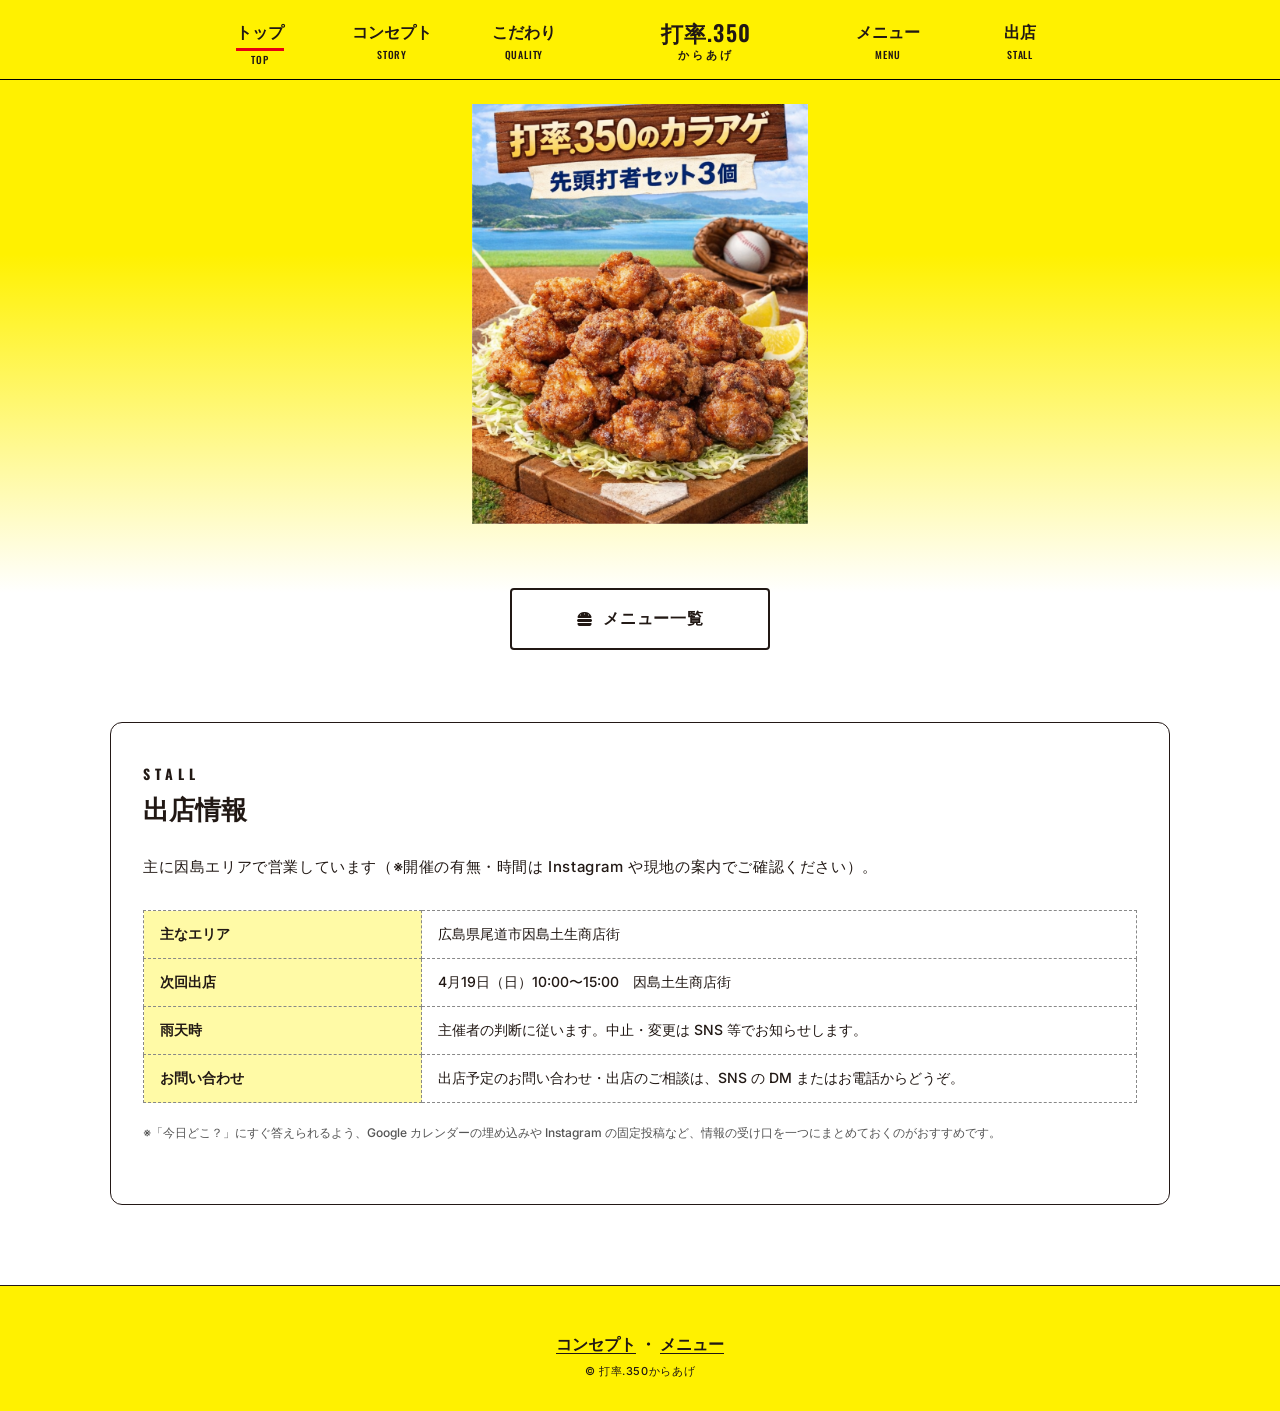
==== index.html @ 65519da0 "Initial commit: 打率.350からあげ static site Made-with: Cursor" ====
<!DOCTYPE html>
<html lang="ja">
<head>
  <meta charset="UTF-8" />
  <meta name="viewport" content="width=device-width, initial-scale=1, viewport-fit=cover" />
  <title>打率.350のからあげ | 因島マルシェの、ヒットの味</title>
  <meta name="description" content="因島のマルシェで味わう打率.350のからあげ。よさそう＆おいしそうを一度に。買える場所もすぐわかります。" />
  <link rel="preconnect" href="https://fonts.googleapis.com" />
  <link rel="preconnect" href="https://fonts.gstatic.com" crossorigin />
  <link href="https://fonts.googleapis.com/css2?family=Inter:wght@500;700&family=Oswald:wght@400;500;600&display=swap" rel="stylesheet" />
  <link rel="stylesheet" href="https://cdnjs.cloudflare.com/ajax/libs/font-awesome/6.5.1/css/all.min.css" crossorigin="anonymous" />
  <link rel="stylesheet" href="styles.css" />
</head>
<body>
  <div class="page">
    <header class="site-header">
      <div class="site-header__inner">
        <nav class="nav" aria-label="メインナビゲーション">
          <a class="nav__link is-current" href="index.html">
            <span class="nav__link-jp">トップ</span>
            <span class="nav__link-en">TOP</span>
          </a>
          <a class="nav__link" href="concept.html">
            <span class="nav__link-jp">コンセプト</span>
            <span class="nav__link-en">STORY</span>
          </a>
          <a class="nav__link" href="kodawari.html">
            <span class="nav__link-jp">こだわり</span>
            <span class="nav__link-en">QUALITY</span>
          </a>
          <a class="nav__logo nav__logo--text" href="index.html">
            <span class="nav__logo-main">打率.350</span>
            <span class="nav__logo-sub">からあげ</span>
          </a>
          <a class="nav__link" href="menu.html">
            <span class="nav__link-jp">メニュー</span>
            <span class="nav__link-en">MENU</span>
          </a>
          <a class="nav__link" href="#stall">
            <span class="nav__link-jp">出店</span>
            <span class="nav__link-en">STALL</span>
          </a>
        </nav>
      </div>
    </header>

    <main class="landing" id="top">
      <section class="landing-hero" aria-label="メインビジュアル">
        <img
          class="landing-hero__img"
          src="1.svg"
          alt="からあげ店頭POP"
          width="920"
          height="420"
        />
      </section>

      <div class="landing-cta">
        <a class="btn-cta" href="menu.html">
          <i class="fa-solid fa-burger" aria-hidden="true"></i>
          メニュー一覧
        </a>
      </div>

      <section class="stall-section" id="stall" aria-labelledby="stall-heading">
        <p class="stall-section__h2">STALL</p>
        <h2 class="stall-section__title" id="stall-heading">出店情報</h2>
        <p class="stall-section__lead">
          主に因島エリアで営業しています（※開催の有無・時間は Instagram や現地の案内でご確認ください）。
        </p>
        <table class="stall-table">
          <tbody>
            <tr>
              <th scope="row">主なエリア</th>
              <td>広島県尾道市因島土生商店街</td>
            </tr>
            <tr>
              <th scope="row">次回出店</th>
              <td>4月19日（日）10:00〜15:00　因島土生商店街</td>
            </tr>
            <tr>
              <th scope="row">雨天時</th>
              <td>主催者の判断に従います。中止・変更は SNS 等でお知らせします。</td>
            </tr>
            <tr>
              <th scope="row">お問い合わせ</th>
              <td>出店予定のお問い合わせ・出店のご相談は、SNS の DM またはお電話からどうぞ。</td>
            </tr>
          </tbody>
        </table>
        <p class="stall-note">
          ※「今日どこ？」にすぐ答えられるよう、Google カレンダーの埋め込みや Instagram の固定投稿など、情報の受け口を一つにまとめておくのがおすすめです。
        </p>
      </section>
    </main>

    <footer class="site-footer--minimal">
      <a href="concept.html">コンセプト</a>
      ・
      <a href="menu.html">メニュー</a>
      <p>© 打率.350からあげ</p>
    </footer>
  </div>
</body>
</html>
---- styles.css ----
/* ミツボシカラアゲ — Figma (html.to.design) 1920w light 準拠 */
:root {
  --yellow: #fff100;
  --yellow-deep: #fffe6a;
  --ink: #211814;
  --ink-2: #231816;
  --ink-3: #1f1813;
  --white: #ffffff;
  --red-star: #e70012;
  --gray-line: #888888;
  --gray-note: #888888;
  --max: 1920px;
  --content: 1060px;
  --hero-inner: 1350px;
  --font-body: "Inter", sans-serif;
  --font-display: "Oswald", sans-serif;
}

*,
*::before,
*::after {
  box-sizing: border-box;
}

html {
  scroll-behavior: smooth;
}

body {
  margin: 0;
  font-family: var(--font-body);
  font-weight: 700;
  color: var(--ink);
  background: var(--white);
  -webkit-font-smoothing: antialiased;
}

img {
  max-width: 100%;
  height: auto;
  vertical-align: middle;
  display: block;
}

a {
  color: inherit;
  text-decoration: none;
}

.page {
  max-width: var(--max);
  margin: 0 auto;
  min-height: 100vh;
  background: linear-gradient(180deg, var(--yellow) 0%, var(--yellow) 18%, var(--white) 42%);
}

/* ----- Header ----- */
.site-header {
  position: sticky;
  top: 0;
  z-index: 100;
  height: 80px;
  background: var(--yellow);
  border-bottom: 1px solid #000;
}

.site-header__inner {
  max-width: var(--max);
  margin: 0 auto;
  padding: 20px 285px 0;
  display: flex;
  align-items: flex-start;
  justify-content: center;
}

.nav {
  display: flex;
  align-items: flex-start;
  gap: 0;
  width: 1350px;
  justify-content: space-between;
}

.nav__link {
  display: flex;
  flex-direction: column;
  align-items: center;
  text-align: center;
  min-width: 120px;
  padding: 0 8px;
}

.nav__link-jp {
  font-size: 16px;
  font-weight: 700;
  line-height: 1.6;
  color: var(--ink);
}

.nav__link-en {
  font-family: var(--font-display);
  font-weight: 500;
  font-size: 10px;
  letter-spacing: 0.08em;
  line-height: 1.8;
  color: var(--ink);
}

.nav__deco {
  width: 10px;
  height: 25px;
  margin-top: 8px;
  object-fit: contain;
  opacity: 0.9;
}

.nav__logo {
  flex-shrink: 0;
  width: 188px;
  height: auto;
  margin: 0 16px;
}

.nav__logo img {
  width: 100%;
}

/* ----- Hero ----- */
.hero {
  position: relative;
  padding: 0 285px;
  padding-bottom: 0;
}

.hero__frame {
  position: relative;
  width: var(--hero-inner);
  max-width: 100%;
  margin: 0 auto;
  border: 1px solid var(--ink-2);
  background: #000;
  aspect-ratio: 1350 / 702;
  overflow: hidden;
}

.hero__slides {
  position: absolute;
  inset: 1px;
}

.hero__slide {
  position: absolute;
  inset: 0;
  opacity: 0;
  transition: opacity 0.6s ease;
}

.hero__slide.is-active {
  opacity: 1;
}

.hero__slide img {
  width: 100%;
  height: 100%;
  object-fit: cover;
}

.hero__btn {
  position: absolute;
  top: 50%;
  transform: translateY(-50%);
  width: 56px;
  height: 56px;
  border: none;
  background: var(--ink);
  color: var(--white);
  cursor: pointer;
  display: flex;
  align-items: center;
  justify-content: center;
  font-size: 22px;
  z-index: 2;
}

.hero__btn--prev {
  left: -29px;
}

.hero__btn--next {
  right: -29px;
}

.hero__tagline {
  position: relative;
  width: min(1135px, 94vw);
  margin: -50px auto 0;
  z-index: 3;
  border: 1px solid var(--ink-2);
  border-bottom: none;
  background: var(--yellow);
  padding: 0;
}

.hero__tagline img {
  width: 100%;
}

/* ----- News ----- */
.news {
  width: min(var(--content), calc(100% - 48px));
  margin: 80px auto 0;
  background: var(--white);
  border-radius: 10px;
  padding: 40px 80px 32px;
  box-shadow: 0 1px 0 rgba(0, 0, 0, 0.06);
}

.news__row {
  display: flex;
  flex-wrap: wrap;
  gap: 8px 16px;
  align-items: baseline;
}

.news__date {
  font-family: var(--font-display);
  font-weight: 600;
  font-size: 10px;
  letter-spacing: 0.1em;
  line-height: 1.8;
}

.news__title {
  font-size: 13px;
  font-weight: 700;
  line-height: 1.8;
}

.news__label {
  margin-top: 8px;
  display: inline-flex;
  align-items: center;
  gap: 8px;
  border-left: 3px solid var(--ink-3);
  padding-left: 20px;
  font-family: var(--font-display);
  font-weight: 600;
  font-size: 10px;
  letter-spacing: 0.3em;
  line-height: 1.8;
}

.news__more {
  margin-top: 16px;
  display: flex;
  align-items: center;
  justify-content: flex-end;
  gap: 6px;
  font-family: var(--font-display);
  font-weight: 600;
  font-size: 12px;
  letter-spacing: 0.1em;
}

.news__more img {
  width: 51px;
  height: auto;
}

/* ----- Intro: rice + carousel ----- */
.intro-block {
  margin-top: 100px;
  padding: 0 415px 80px;
  position: relative;
}

.intro-rice {
  display: grid;
  grid-template-columns: 460px 1fr;
  gap: 48px 109px;
  align-items: start;
  max-width: 1090px;
  margin: 0 auto;
}

.intro-rice__photo {
  border-radius: 0;
}

.intro-rice__photo img {
  width: 460px;
  max-width: 100%;
}

.intro-rice__heading img {
  max-width: 491px;
}

.intro-rice__text {
  grid-column: 2;
  font-size: 15px;
  font-weight: 700;
  line-height: 2;
  letter-spacing: 0.06em;
  max-width: 440px;
}

.deco-curve {
  position: absolute;
  right: 0;
  top: 0;
  width: min(634px, 35vw);
  pointer-events: none;
  opacity: 1;
}

.carousel-section {
  margin-top: 48px;
  position: relative;
  max-width: 1100px;
}

.carousel-main {
  position: relative;
  aspect-ratio: 1100 / 580;
  overflow: hidden;
  background: #111;
}

.carousel-main__slide {
  position: absolute;
  inset: 0;
  opacity: 0;
  transition: opacity 0.5s ease;
}

.carousel-main__slide.is-active {
  opacity: 1;
}

.carousel-main__slide img {
  width: 100%;
  height: 100%;
  object-fit: cover;
}

.carousel-dots {
  display: flex;
  gap: 8px;
  justify-content: center;
  margin-top: 16px;
}

.carousel-dots button {
  width: 16px;
  height: 16px;
  border: none;
  background: transparent;
  color: var(--yellow);
  font-size: 15px;
  cursor: pointer;
  opacity: 0.5;
  padding: 0;
  line-height: 1;
}

.carousel-dots button.is-active {
  opacity: 1;
}

.intro-yellow-panel {
  position: absolute;
  right: -90px;
  top: 240px;
  width: min(620px, 40vw);
  background: var(--white);
  padding: 80px 70px 48px;
  z-index: 2;
}

.intro-yellow-panel__heading img {
  max-width: 100%;
  margin-bottom: 16px;
}

.intro-yellow-panel__sub {
  background: var(--ink-2);
  color: var(--white);
  font-size: 13px;
  font-weight: 700;
  letter-spacing: 0.06em;
  line-height: 1.4;
  padding: 4px 12px;
  display: inline-block;
  margin-bottom: 24px;
}

.intro-yellow-panel__body {
  font-size: 15px;
  font-weight: 700;
  line-height: 2;
  letter-spacing: 0.06em;
}

/* ----- Intro: 揚げたて + 写真行（Figma intro__block 01） ----- */
.intro-fry {
  display: grid;
  grid-template-columns: minmax(380px, 1fr) minmax(400px, 1.2fr);
  grid-template-rows: auto auto;
  gap: 0;
  margin-top: 100px;
  max-width: var(--max);
  margin-left: auto;
  margin-right: auto;
  align-items: start;
}

.intro-fry__text {
  padding: 120px 48px 48px min(430px, 12vw);
  grid-column: 1;
  grid-row: 1;
}

.intro-fry__text .heading-img {
  max-width: 438px;
  margin-bottom: 24px;
}

.intro-fry__copy {
  font-size: 15px;
  font-weight: 700;
  line-height: 2;
  letter-spacing: 0.06em;
  max-width: 400px;
  margin: 0;
}

.intro-fry__photo {
  grid-column: 2;
  grid-row: 1;
  min-height: 400px;
}

.intro-fry__photo img {
  width: 100%;
  height: 100%;
  min-height: 500px;
  object-fit: cover;
  object-position: center;
}

.intro-fry__chicken {
  grid-column: 2;
  grid-row: 2;
  margin-top: -80px;
  position: relative;
  z-index: 1;
}

.intro-fry__chicken img {
  width: 100%;
  max-width: 1056px;
  margin-left: auto;
  display: block;
  object-fit: cover;
}

/* ----- WHAT'S block ----- */
.whats {
  max-width: 1060px;
  margin: 80px auto 0;
  padding: 8px 0 48px;
  border-left: 3px solid var(--ink);
  border-top: 1px solid var(--ink);
}

.whats__inner {
  padding: 48px 48px 40px 24px;
  display: grid;
  grid-template-columns: 280px 1fr;
  gap: 32px 48px;
  align-items: start;
}

.whats__vertical {
  font-family: var(--font-display);
  font-weight: 500;
  font-size: 10px;
  letter-spacing: 0.38em;
  writing-mode: vertical-rl;
  text-orientation: mixed;
  line-height: 1.8;
  grid-row: 1 / span 3;
  justify-self: start;
  padding-top: 8px;
}

.whats__logo img {
  max-width: 265px;
}

.whats__title-bar {
  background: var(--ink-2);
  color: var(--white);
  text-align: center;
  font-size: 13px;
  font-weight: 700;
  letter-spacing: 0.06em;
  padding: 4px 24px;
  margin-bottom: 16px;
  display: inline-block;
  min-width: 280px;
}

.whats__text {
  font-size: 15px;
  font-weight: 700;
  line-height: 2;
  letter-spacing: 0.06em;
}

.whats__note {
  margin-top: 16px;
}

/* ----- MENU (dark) ----- */
.menu-section {
  margin-top: 120px;
  background: var(--ink);
  color: var(--white);
  padding: 100px 270px 120px;
}

.menu-section__title {
  text-align: center;
  margin-bottom: 24px;
}

.menu-section__stars {
  font-family: var(--font-display);
  font-weight: 500;
  font-size: 24px;
  letter-spacing: 0.53em;
  color: var(--red-star);
  margin-bottom: 8px;
}

.menu-section__h2 {
  font-family: var(--font-display);
  font-weight: 500;
  font-size: clamp(40px, 5vw, 64px);
  letter-spacing: 0.2em;
  line-height: 1.4;
  margin: 0;
}

.menu-section__rule {
  max-width: 450px;
  margin: 32px auto 0;
  border-top: 1px solid var(--gray-line);
  padding-top: 12px;
  text-align: center;
  font-size: 13px;
  font-weight: 500;
  color: var(--white);
}

.menu-category {
  max-width: var(--content);
  margin: 48px auto 0;
}

.menu-category__head {
  display: flex;
  align-items: flex-end;
  gap: 16px;
  padding-bottom: 12px;
  border-bottom: 1px dashed var(--gray-line);
  margin-bottom: 24px;
}

.menu-category__star {
  color: var(--red-star);
  font-size: 20px;
  font-weight: 700;
  line-height: 1.8;
}

.menu-category__jp {
  font-size: 40px;
  font-weight: 700;
  line-height: 1.8;
}

.menu-category__en {
  font-family: var(--font-display);
  font-weight: 500;
  font-size: 10px;
  letter-spacing: 0.8em;
  margin-bottom: 8px;
}

.menu-grid {
  display: grid;
  grid-template-columns: repeat(3, 1fr);
  gap: 32px 24px;
}

.menu-item__photo {
  margin-bottom: 12px;
}

.menu-item__photo img {
  width: 100%;
  max-height: 200px;
  object-fit: cover;
}

.menu-item__h4 {
  font-size: 26px;
  font-weight: 700;
  text-align: center;
  line-height: 1.8;
  margin: 0 0 8px;
}

.menu-item__desc {
  font-size: 13px;
  font-weight: 500;
  line-height: 1.8;
  margin-bottom: 12px;
}

.price-rows {
  display: flex;
  flex-direction: column;
  gap: 0;
}

.price-row {
  display: grid;
  grid-template-columns: 1fr 60px;
  align-items: center;
  border-top: 1px dashed var(--gray-line);
  padding: 8px 0;
  font-size: 13px;
}

.price-row__label {
  font-weight: 500;
  text-align: right;
  padding-right: 12px;
}

.price-row__price {
  font-family: var(--font-display);
  font-weight: 400;
  font-size: 13px;
  letter-spacing: 0.2em;
}

.menu-note-yellow {
  color: var(--yellow);
  font-size: 14px;
  font-weight: 500;
  line-height: 1.8;
  margin-left: auto;
  text-align: right;
  flex: 1;
}

.bento-grid {
  display: grid;
  grid-template-columns: repeat(3, 1fr);
  gap: 40px 32px;
}

.bento-card__img-wrap {
  position: relative;
  margin-bottom: 12px;
}

.bento-card__img-wrap .badge {
  position: absolute;
  left: 0;
  top: -10px;
  width: 78px;
}

.bento-card__h4 {
  font-size: 26px;
  font-weight: 700;
  margin: 0 0 4px;
}

.bento-card__price {
  font-family: var(--font-display);
  font-size: 15px;
  letter-spacing: 0.2em;
  margin-bottom: 8px;
}

.bento-card__desc {
  font-size: 13px;
  font-weight: 500;
  line-height: 1.8;
}

.bento-card__note {
  font-size: 11px;
  font-weight: 700;
  margin-top: 8px;
}

/* ----- Shop promo ----- */
.shop-promo {
  position: relative;
  min-height: 591px;
  max-width: var(--max);
  margin: 0 auto;
  padding: 140px min(430px, 5vw) 100px;
}

.shop-promo__bg {
  position: absolute;
  right: 0;
  top: 0;
  width: 50%;
  max-width: 960px;
  height: 100%;
  min-height: 591px;
  background: linear-gradient(110deg, rgba(255, 241, 0, 0.35) 0%, rgba(31, 24, 19, 0.08) 100%);
  z-index: 0;
  pointer-events: none;
}

.shop-promo__cards {
  position: relative;
  z-index: 1;
  display: flex;
  flex-wrap: wrap;
  gap: 48px 64px;
  justify-content: center;
  align-items: flex-start;
}

.shop-promo__card {
  width: min(498px, 100%);
  border: 1px solid var(--ink);
  background: var(--white);
  text-align: center;
  padding-bottom: 48px;
}

.shop-promo__card img {
  width: 100%;
  display: block;
}

.shop-promo__label {
  display: inline-flex;
  align-items: center;
  gap: 12px;
  background: var(--yellow);
  border: 1px solid var(--ink-3);
  border-bottom: none;
  padding: 14px 48px;
  margin-top: -24px;
  font-size: 26px;
  font-weight: 700;
}

.shop-promo__h3 {
  font-family: var(--font-display);
  font-size: 64px;
  font-weight: 500;
  letter-spacing: 0.2em;
  margin: 16px 0 0;
  color: var(--ink);
}

/* ----- Contact ----- */
.contact {
  padding: 80px 415px 120px;
}

.contact__title {
  text-align: center;
  margin-bottom: 48px;
}

.contact__stars {
  font-family: var(--font-display);
  font-size: 24px;
  color: var(--red-star);
  letter-spacing: 0.53em;
}

.contact__h2 {
  font-family: var(--font-display);
  font-size: 64px;
  font-weight: 500;
  letter-spacing: 0.2em;
  margin: 8px 0 0;
}

.contact__lead {
  text-align: center;
  font-size: 15px;
  font-weight: 500;
  line-height: 2;
  max-width: 720px;
  margin: 40px auto 48px;
}

.store-list {
  max-width: 1090px;
  margin: 0 auto;
  display: flex;
  flex-direction: column;
  gap: 0;
}

.store-item {
  border-top: 1px solid var(--gray-line);
  padding: 28px 0 24px;
  display: grid;
  grid-template-columns: 1fr auto;
  gap: 12px 24px;
  align-items: start;
}

.store-item__head {
  display: flex;
  align-items: center;
  gap: 8px;
  flex-wrap: wrap;
}

.store-item__star {
  color: var(--red-star);
  font-size: 15px;
}

.store-item__name {
  font-size: 26px;
  font-weight: 700;
}

.store-item__phone {
  display: inline-flex;
  align-items: center;
  gap: 8px;
  font-size: 20px;
  font-weight: 700;
}

.store-item__phone img {
  width: 20px;
  height: 20px;
}

.store-item__hours {
  font-size: 13px;
  font-weight: 700;
  grid-column: 1 / -1;
}

.store-item__tag {
  background: var(--ink-3);
  color: var(--yellow);
  font-family: var(--font-display);
  font-size: 12px;
  font-weight: 500;
  letter-spacing: 0.08em;
  padding: 8px 20px;
  justify-self: end;
  align-self: start;
}

/* ----- Footer ----- */
.site-footer {
  position: relative;
  padding-top: 120px;
  min-height: 520px;
  background: var(--yellow);
}

.site-footer__pagetop {
  text-align: center;
  margin-bottom: 40px;
}

.site-footer__pagetop a {
  font-family: var(--font-display);
  font-size: 12px;
  letter-spacing: 0.1em;
  font-weight: 600;
  display: inline-flex;
  flex-direction: column;
  align-items: center;
  gap: 8px;
}

.site-footer__main {
  position: relative;
  background: var(--yellow);
  border: 1px solid var(--ink-3);
  border-radius: 0;
  max-width: 860px;
  margin: 0 auto;
  padding: 48px 24px 80px;
  text-align: center;
}

.site-footer__bag {
  position: absolute;
  left: -40px;
  top: 40px;
  width: 120px;
  opacity: 0.95;
}

.site-footer__logo img {
  width: 206px;
  margin: 0 auto 24px;
}

.site-footer__ig {
  display: inline-flex;
  align-items: center;
  justify-content: center;
  width: 44px;
  height: 44px;
  border-radius: 44px;
  background: var(--ink-3);
  color: var(--yellow);
  font-size: 20px;
  margin-bottom: 24px;
}

.site-footer__copy {
  font-family: var(--font-display);
  font-weight: 400;
  font-size: 10px;
  letter-spacing: 0.1em;
  color: var(--ink);
}

@media (max-width: 1600px) {
  .site-header__inner,
  .hero,
  .intro-block,
  .menu-section,
  .contact {
    padding-left: 24px;
    padding-right: 24px;
  }

  .nav {
    width: 100%;
    flex-wrap: wrap;
    justify-content: center;
    gap: 12px;
  }

  .intro-yellow-panel {
    position: relative;
    right: auto;
    top: auto;
    width: 100%;
    margin-top: 32px;
  }

  .intro-fry {
    grid-template-columns: 1fr;
  }

  .intro-fry__text {
    padding: 48px 24px;
    grid-column: 1;
    grid-row: 1;
  }

  .intro-fry__photo {
    grid-column: 1;
    grid-row: 2;
  }

  .intro-fry__photo img {
    min-height: 280px;
  }

  .intro-fry__chicken {
    grid-column: 1;
    grid-row: 3;
    margin-top: 0;
  }

  .shop-promo {
    padding: 48px 24px 80px;
  }

  .shop-promo__bg {
    width: 100%;
    max-width: none;
    height: 240px;
    min-height: 0;
    position: relative;
    margin-bottom: -120px;
  }

  .menu-grid,
  .bento-grid {
    grid-template-columns: 1fr;
  }

  .intro-rice {
    grid-template-columns: 1fr;
  }

  .intro-rice__text {
    grid-column: 1;
  }

  .deco-curve {
    display: none;
  }

  .whats__inner {
    grid-template-columns: 1fr;
  }

  .whats__vertical {
    writing-mode: horizontal-tb;
    grid-row: auto;
  }
}

@media (max-width: 768px) {
  .hero__btn--prev {
    left: 8px;
  }

  .hero__btn--next {
    right: 8px;
  }

  .news {
    padding: 24px;
  }

  .contact__h2,
  .menu-section__h2 {
    font-size: 40px;
  }
}

/* ===== 打率.350 ブランド（マルシェ・野球モチーフ） ===== */
.page--sub {
  background: linear-gradient(180deg, var(--yellow) 0%, var(--yellow) 12%, var(--white) 36%);
}

.nav__logo--text {
  display: flex;
  flex-direction: column;
  align-items: center;
  justify-content: center;
  min-width: 140px;
  padding: 0 12px;
  text-decoration: none;
}

.nav__logo-main {
  font-family: var(--font-display);
  font-weight: 600;
  font-size: 22px;
  letter-spacing: 0.06em;
  line-height: 1.1;
  color: var(--ink);
}

.nav__logo-sub {
  font-size: 11px;
  font-weight: 700;
  letter-spacing: 0.28em;
  margin-top: 4px;
  color: var(--ink);
}

.nav__link.is-current .nav__link-jp {
  border-bottom: 3px solid var(--red-star);
  padding-bottom: 2px;
}

.landing {
  padding-bottom: 80px;
}

.landing-hero {
  max-width: var(--content);
  margin: 0 auto;
  padding: 24px 24px 16px;
}

.landing-hero__img {
  display: block;
  width: auto;
  max-width: min(100%, 920px);
  max-height: min(420px, 48vh);
  height: auto;
  margin: 0 auto;
}

.landing-cta {
  display: flex;
  flex-wrap: wrap;
  gap: 20px;
  justify-content: center;
  max-width: 720px;
  margin: 48px auto 0;
  padding: 0 24px;
}

.btn-cta {
  display: inline-flex;
  align-items: center;
  justify-content: center;
  gap: 10px;
  min-width: 260px;
  padding: 18px 28px;
  font-size: 16px;
  font-weight: 700;
  letter-spacing: 0.04em;
  border: 2px solid var(--ink);
  border-radius: 4px;
  background: var(--white);
  color: var(--ink);
  transition: background 0.2s, color 0.2s;
}

.btn-cta:hover {
  background: var(--ink);
  color: var(--yellow);
}

.btn-cta--primary {
  background: var(--ink);
  color: var(--yellow);
}

.btn-cta--primary:hover {
  background: var(--red-star);
  color: var(--white);
  border-color: var(--red-star);
}

.stall-section {
  max-width: var(--content);
  margin: 72px auto 0;
  padding: 40px 32px 48px;
  background: var(--white);
  border: 1px solid var(--ink-2);
  border-radius: 12px;
}

.stall-section__h2 {
  font-family: var(--font-display);
  font-size: 14px;
  letter-spacing: 0.35em;
  margin: 0 0 8px;
  color: var(--ink);
}

.stall-section__title {
  font-size: 26px;
  font-weight: 700;
  margin: 0 0 24px;
  line-height: 1.4;
}

.stall-section__lead {
  font-size: 15px;
  font-weight: 500;
  line-height: 2;
  letter-spacing: 0.04em;
  margin-bottom: 28px;
}

.stall-table {
  width: 100%;
  border-collapse: collapse;
  font-size: 14px;
  font-weight: 500;
}

.stall-table th,
.stall-table td {
  border: 1px dashed var(--gray-line);
  padding: 14px 16px;
  text-align: left;
  vertical-align: top;
}

.stall-table th {
  background: rgba(255, 241, 0, 0.35);
  font-weight: 700;
  width: 28%;
}

.stall-note {
  margin-top: 20px;
  font-size: 12px;
  font-weight: 500;
  color: #555;
  line-height: 1.7;
}

.site-footer--minimal {
  padding: 48px 24px 32px;
  text-align: center;
  background: var(--yellow);
  border-top: 1px solid var(--ink-2);
}

.site-footer--minimal p {
  margin: 8px 0 0;
  font-size: 11px;
  font-weight: 500;
  letter-spacing: 0.06em;
}

.site-footer--minimal a {
  font-weight: 700;
  text-decoration: underline;
  text-underline-offset: 3px;
}

.content-page {
  max-width: 720px;
  margin: 0 auto;
  padding: 48px 24px 80px;
}

.content-page__h1 {
  font-size: clamp(1.75rem, 4vw, 2.25rem);
  font-weight: 700;
  line-height: 1.35;
  margin: 0 0 40px;
  text-align: center;
}

.content-block {
  margin-bottom: 48px;
}

.content-block h2 {
  font-size: 13px;
  font-family: var(--font-display);
  letter-spacing: 0.25em;
  font-weight: 600;
  margin: 0 0 12px;
  color: var(--red-star);
}

.content-block h3 {
  font-size: 20px;
  font-weight: 700;
  margin: 0 0 16px;
  line-height: 1.45;
}

.content-block p {
  font-size: 15px;
  font-weight: 500;
  line-height: 2;
  letter-spacing: 0.04em;
  margin: 0 0 16px;
}

.content-block ul {
  margin: 0 0 16px;
  padding-left: 1.25em;
  font-size: 15px;
  font-weight: 500;
  line-height: 1.9;
  letter-spacing: 0.04em;
}

.pull-quote {
  margin: 32px 0;
  padding: 24px 28px;
  border-left: 4px solid var(--ink);
  background: rgba(255, 241, 0, 0.25);
  font-size: 17px;
  font-weight: 700;
  line-height: 1.65;
  letter-spacing: 0.03em;
}

.kodawari-grid {
  display: grid;
  gap: 28px;
  margin-top: 40px;
}

.kodawari-card {
  border: 1px solid var(--ink-2);
  padding: 28px 24px;
  background: var(--white);
}

.kodawari-card h3 {
  font-size: 18px;
  margin: 0 0 12px;
}

.kodawari-card p {
  font-size: 14px;
  font-weight: 500;
  line-height: 1.95;
  margin: 0;
}

.menu-page {
  max-width: 800px;
  margin: 0 auto;
  padding: 40px 24px 100px;
}

.menu-page__h1 {
  text-align: center;
  font-size: clamp(2rem, 5vw, 3rem);
  font-family: var(--font-display);
  font-weight: 600;
  letter-spacing: 0.15em;
  margin: 0 0 12px;
}

.menu-page__lead {
  text-align: center;
  font-size: 14px;
  font-weight: 500;
  line-height: 1.8;
  margin: 0 0 20px;
}

.menu-page__banner {
  margin: 0 auto 44px;
  padding: 0;
  max-width: 100%;
  text-align: center;
}

.menu-page__banner img {
  display: block;
  width: 100%;
  max-width: 720px;
  max-height: min(220px, 32vw);
  height: auto;
  margin: 0 auto;
  object-fit: contain;
  border-radius: 6px;
  box-shadow:
    0 4px 6px rgba(31, 24, 19, 0.06),
    0 16px 40px rgba(31, 24, 19, 0.1);
}

.menu-page__banner--section {
  margin-top: 4px;
  margin-bottom: 28px;
}

.menu-section-brand {
  margin-bottom: 48px;
}

.menu-section-brand__h2 {
  display: flex;
  align-items: center;
  gap: 12px;
  flex-wrap: wrap;
  font-size: 22px;
  font-weight: 700;
  margin: 0 0 8px;
  padding-bottom: 12px;
  border-bottom: 2px solid var(--ink);
}

.menu-section-brand__note {
  font-size: 13px;
  font-weight: 500;
  color: #444;
  margin: 0 0 20px;
}

.menu-picks {
  display: flex;
  flex-direction: column;
  gap: 16px;
  margin-bottom: 40px;
}

.menu-pick {
  position: relative;
  display: flex;
  flex-wrap: wrap;
  align-items: baseline;
  justify-content: space-between;
  gap: 8px 16px;
  padding: 20px 22px;
  border: 2px solid var(--red-star);
  background: linear-gradient(135deg, rgba(231, 0, 18, 0.06), transparent);
}

.menu-pick__badge {
  position: absolute;
  top: -12px;
  left: 18px;
  background: var(--red-star);
  color: var(--white);
  font-size: 11px;
  font-weight: 700;
  letter-spacing: 0.08em;
  padding: 4px 12px;
  border-radius: 2px;
}

.menu-pick__name {
  font-size: 18px;
  font-weight: 700;
}

.menu-pick__desc {
  flex-basis: 100%;
  font-size: 13px;
  font-weight: 500;
  line-height: 1.7;
  margin: 0;
}

.menu-pick__price {
  font-family: var(--font-display);
  font-size: 20px;
  font-weight: 500;
  letter-spacing: 0.06em;
}

.menu-rows {
  border: 1px solid var(--ink-2);
}

.menu-row {
  display: grid;
  grid-template-columns: 1fr auto;
  gap: 16px;
  align-items: center;
  padding: 16px 20px;
  border-bottom: 1px dashed var(--gray-line);
  font-size: 15px;
  font-weight: 500;
}

.menu-row:last-child {
  border-bottom: none;
}

.menu-row__name {
  font-weight: 700;
}

.menu-row__price {
  font-family: var(--font-display);
  font-size: 16px;
  letter-spacing: 0.05em;
}

.menu-row__sub {
  grid-column: 1 / -1;
  font-size: 12px;
  font-weight: 500;
  color: #555;
  margin-top: -8px;
}

.menu-limited {
  background: rgba(255, 241, 0, 0.2);
  padding: 20px;
  margin-top: 16px;
  border: 1px dashed var(--ink-2);
}

.menu-limited__label {
  font-size: 11px;
  font-family: var(--font-display);
  letter-spacing: 0.2em;
  color: var(--red-star);
  margin-bottom: 8px;
}

/* ----- スマホ向け（〜639px） ----- */
@media (max-width: 639px) {
  html {
    -webkit-text-size-adjust: 100%;
    text-size-adjust: 100%;
  }

  .page {
    overflow-x: clip;
  }

  .site-header {
    height: auto;
    min-height: 0;
  }

  .site-header__inner {
    padding: 10px max(12px, env(safe-area-inset-right)) 12px
      max(12px, env(safe-area-inset-left));
    align-items: stretch;
  }

  .nav {
    width: 100%;
    flex-wrap: nowrap;
    justify-content: flex-start;
    gap: 2px;
    overflow-x: auto;
    overflow-y: hidden;
    -webkit-overflow-scrolling: touch;
    overscroll-behavior-x: contain;
    padding-bottom: 4px;
    scrollbar-width: thin;
  }

  .nav__link {
    flex: 0 0 auto;
    min-width: 0;
    padding: 10px 7px;
    min-height: 44px;
    box-sizing: border-box;
    justify-content: center;
  }

  .nav__link-jp {
    font-size: 13px;
  }

  .nav__link-en {
    font-size: 8px;
    letter-spacing: 0.06em;
  }

  .nav__logo--text {
    flex: 0 0 auto;
    min-width: 0;
    padding: 8px 10px;
    margin: 0 2px;
  }

  .nav__logo-main {
    font-size: 18px;
  }

  .nav__logo-sub {
    font-size: 10px;
    letter-spacing: 0.2em;
  }

  .landing {
    padding-bottom: 48px;
  }

  .landing-hero {
    padding: 12px max(12px, env(safe-area-inset-right)) 8px
      max(12px, env(safe-area-inset-left));
  }

  .landing-hero__img {
    max-width: 100%;
    max-height: min(38vh, 320px);
  }

  .landing-cta {
    margin-top: 28px;
    padding: 0 max(16px, env(safe-area-inset-right)) 0
      max(16px, env(safe-area-inset-left));
  }

  .btn-cta {
    width: 100%;
    max-width: 100%;
    min-width: 0;
    min-height: 48px;
    padding: 16px 20px;
    font-size: 15px;
  }

  .stall-section {
    margin: 40px max(12px, env(safe-area-inset-right)) 0
      max(12px, env(safe-area-inset-left));
    padding: 24px max(16px, env(safe-area-inset-right)) 28px
      max(16px, env(safe-area-inset-left));
    border-radius: 10px;
  }

  .stall-section__title {
    font-size: 22px;
  }

  .stall-section__lead {
    font-size: 14px;
    line-height: 1.75;
    margin-bottom: 20px;
  }

  .stall-table {
    font-size: 13px;
    display: block;
  }

  .stall-table tbody {
    display: block;
  }

  .stall-table tr {
    display: block;
    margin-bottom: 12px;
    border: 1px solid var(--ink-2);
    border-radius: 8px;
    overflow: hidden;
  }

  .stall-table th,
  .stall-table td {
    display: block;
    width: 100%;
    box-sizing: border-box;
  }

  .stall-table th {
    border: none;
    border-bottom: 1px dashed var(--gray-line);
    padding: 12px 14px;
  }

  .stall-table td {
    border: none;
    padding: 12px 14px;
  }

  .stall-note {
    font-size: 11px;
    margin-top: 16px;
  }

  .site-footer--minimal {
    padding: 32px max(16px, env(safe-area-inset-right)) max(28px, env(safe-area-inset-bottom))
      max(16px, env(safe-area-inset-left));
    font-size: 14px;
    line-height: 1.6;
  }

  .content-page {
    padding: 28px max(16px, env(safe-area-inset-right)) 56px
      max(16px, env(safe-area-inset-left));
  }

  .content-page__h1 {
    margin-bottom: 28px;
  }

  .content-block h3 {
    font-size: 17px;
  }

  .content-block p,
  .content-block ul {
    font-size: 14px;
    line-height: 1.85;
  }

  .pull-quote {
    padding: 16px 18px;
    font-size: 15px;
    margin: 24px 0;
  }

  .kodawari-grid {
    gap: 20px;
    margin-top: 28px;
  }

  .kodawari-card {
    padding: 20px 16px;
  }

  .menu-page {
    padding: 28px max(16px, env(safe-area-inset-right)) max(72px, env(safe-area-inset-bottom))
      max(16px, env(safe-area-inset-left));
  }

  .menu-page__banner img {
    max-height: min(240px, 52vw);
  }

  .menu-section-brand__h2 {
    font-size: 18px;
    gap: 8px;
  }

  .menu-pick {
    padding: 14px 12px 16px;
  }

  .menu-pick__badge {
    left: 8px;
  }

  .menu-row {
    padding: 12px 14px;
    font-size: 14px;
    grid-template-columns: 1fr;
    gap: 6px;
  }

  .menu-row__price {
    justify-self: start;
  }

  .menu-row__sub {
    margin-top: 0;
  }

  .menu-limited {
    padding: 16px;
  }
}
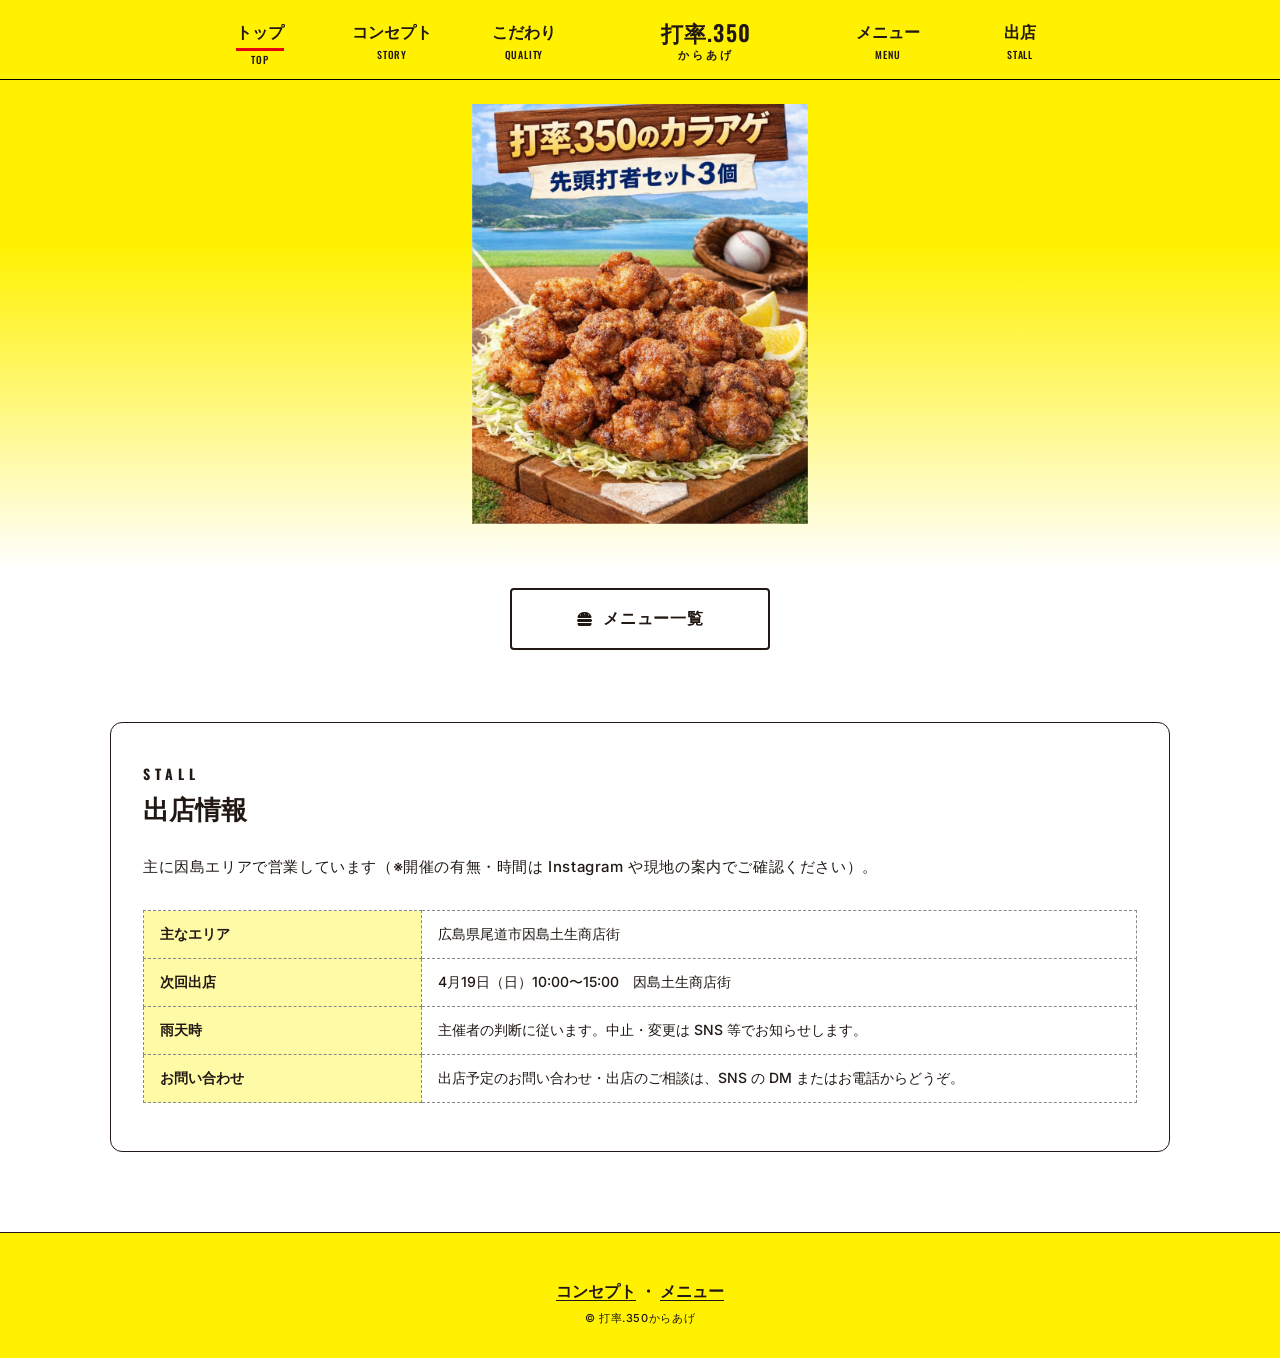
==== commit 0b171388: "Update concept h1, remove stall note, mobile nav Made-with: Cursor" ====
--- a/index.html
+++ b/index.html
@@ -88,9 +88,6 @@
             </tr>
           </tbody>
         </table>
-        <p class="stall-note">
-          ※「今日どこ？」にすぐ答えられるよう、Google カレンダーの埋め込みや Instagram の固定投稿など、情報の受け口を一つにまとめておくのがおすすめです。
-        </p>
       </section>
     </main>
 
--- a/styles.css
+++ b/styles.css
@@ -1037,6 +1037,87 @@
   }
 }
 
+/* タブレット〜スマホ: ナビは折り返さず横スクロール（複数行で縦に伸びるのを防ぐ） */
+@media (max-width: 1023px) {
+  .site-header {
+    height: auto;
+    min-height: 0;
+  }
+
+  .site-header__inner {
+    padding-top: 10px;
+    padding-bottom: 8px;
+    padding-left: max(16px, env(safe-area-inset-left));
+    padding-right: max(16px, env(safe-area-inset-right));
+    align-items: stretch;
+  }
+
+  .nav {
+    width: 100%;
+    max-width: 100%;
+    box-sizing: border-box;
+    flex-wrap: nowrap;
+    justify-content: flex-start;
+    align-items: center;
+    gap: 0;
+    overflow-x: auto;
+    overflow-y: hidden;
+    -webkit-overflow-scrolling: touch;
+    overscroll-behavior-x: contain;
+    padding: 2px 0 8px;
+    scrollbar-width: thin;
+    scroll-snap-type: x proximity;
+  }
+
+  .nav__link,
+  .nav__logo--text {
+    flex: 0 0 auto;
+    flex-shrink: 0;
+    scroll-snap-align: start;
+  }
+
+  .nav__link {
+    min-width: 0;
+    padding: 8px 10px;
+    min-height: 44px;
+    box-sizing: border-box;
+    justify-content: center;
+  }
+
+  .nav__link-jp {
+    font-size: 14px;
+    line-height: 1.25;
+    white-space: nowrap;
+  }
+
+  .nav__link-en {
+    font-size: 8px;
+    letter-spacing: 0.06em;
+    line-height: 1.25;
+    white-space: nowrap;
+  }
+
+  .nav__logo--text {
+    padding: 6px 12px;
+    margin: 0 2px;
+    text-decoration: none;
+  }
+
+  .nav__logo-main {
+    font-size: 19px;
+    line-height: 1.1;
+    white-space: nowrap;
+  }
+
+  .nav__logo-sub {
+    font-size: 10px;
+    letter-spacing: 0.18em;
+    line-height: 1.2;
+    margin-top: 2px;
+    white-space: nowrap;
+  }
+}
+
 @media (max-width: 768px) {
   .hero__btn--prev {
     left: 8px;
@@ -1509,62 +1590,36 @@
     overflow-x: clip;
   }
 
-  .site-header {
-    height: auto;
-    min-height: 0;
-  }
-
   .site-header__inner {
-    padding: 10px max(12px, env(safe-area-inset-right)) 12px
+    padding: 8px max(12px, env(safe-area-inset-right)) 10px
       max(12px, env(safe-area-inset-left));
-    align-items: stretch;
-  }
-
-  .nav {
-    width: 100%;
-    flex-wrap: nowrap;
-    justify-content: flex-start;
-    gap: 2px;
-    overflow-x: auto;
-    overflow-y: hidden;
-    -webkit-overflow-scrolling: touch;
-    overscroll-behavior-x: contain;
-    padding-bottom: 4px;
-    scrollbar-width: thin;
+  }
+
+  /* 英字は非表示で1行化（縦の占有を抑える） */
+  .nav__link-en {
+    display: none;
   }
 
   .nav__link {
-    flex: 0 0 auto;
-    min-width: 0;
-    padding: 10px 7px;
+    padding: 12px 8px;
     min-height: 44px;
-    box-sizing: border-box;
-    justify-content: center;
   }
 
   .nav__link-jp {
     font-size: 13px;
   }
 
-  .nav__link-en {
-    font-size: 8px;
-    letter-spacing: 0.06em;
-  }
-
   .nav__logo--text {
-    flex: 0 0 auto;
-    min-width: 0;
     padding: 8px 10px;
-    margin: 0 2px;
   }
 
   .nav__logo-main {
-    font-size: 18px;
+    font-size: 17px;
   }
 
   .nav__logo-sub {
-    font-size: 10px;
-    letter-spacing: 0.2em;
+    font-size: 9px;
+    letter-spacing: 0.16em;
   }
 
   .landing {
